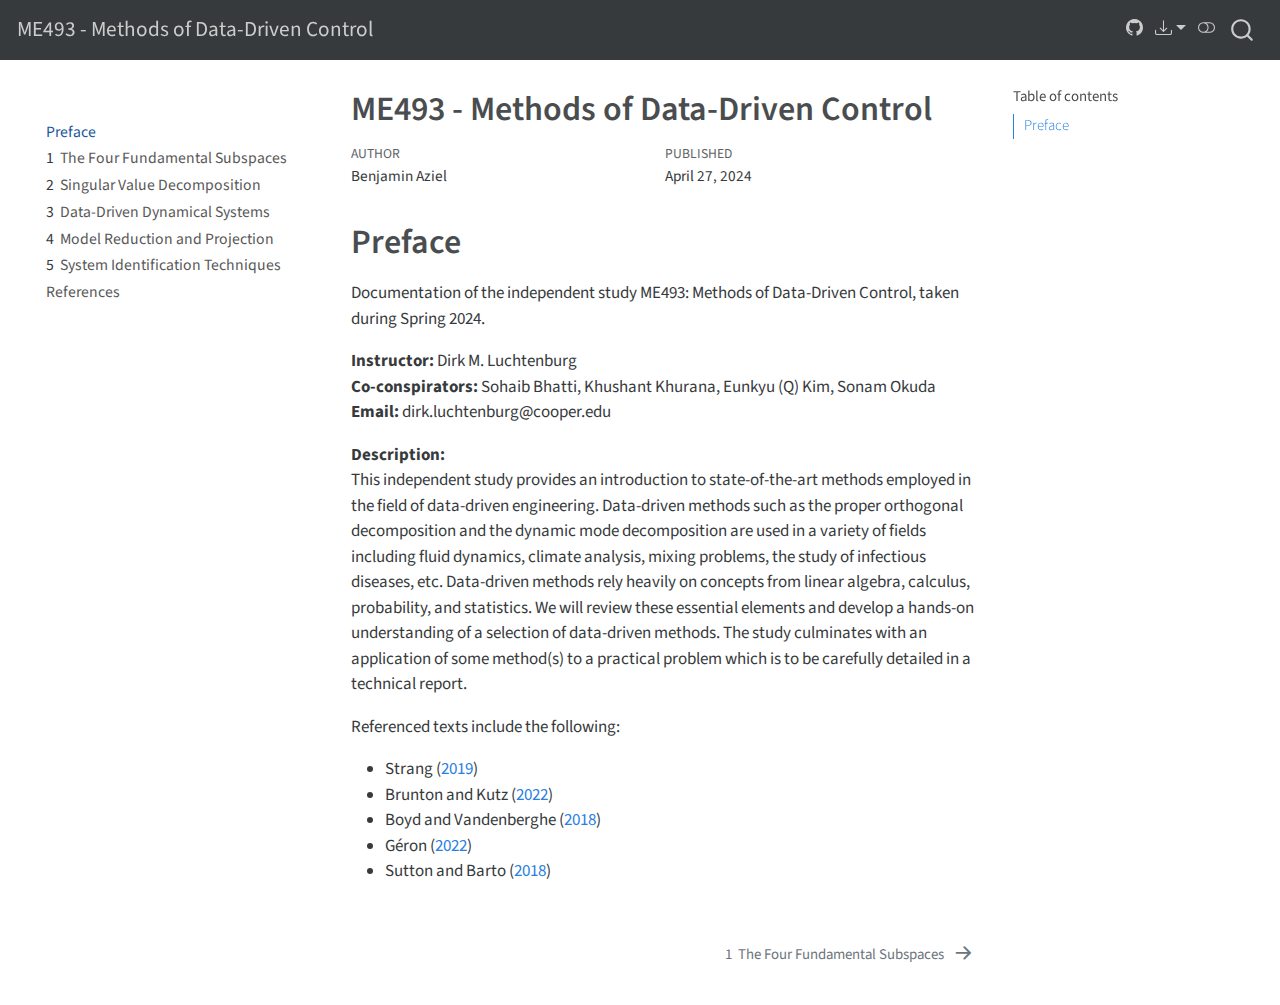
==== docs/_book/index.html @ 04a3ab85 "pushing quarto docs so i can deal with them later" ====
<!DOCTYPE html>
<html xmlns="http://www.w3.org/1999/xhtml" lang="en" xml:lang="en"><head>

<meta charset="utf-8">
<meta name="generator" content="quarto-1.3.450">

<meta name="viewport" content="width=device-width, initial-scale=1.0, user-scalable=yes">

<meta name="author" content="Benjamin Aziel">
<meta name="dcterms.date" content="2024-04-27">

<title>ME493 - Methods of Data-Driven Control</title>
<style>
code{white-space: pre-wrap;}
span.smallcaps{font-variant: small-caps;}
div.columns{display: flex; gap: min(4vw, 1.5em);}
div.column{flex: auto; overflow-x: auto;}
div.hanging-indent{margin-left: 1.5em; text-indent: -1.5em;}
ul.task-list{list-style: none;}
ul.task-list li input[type="checkbox"] {
  width: 0.8em;
  margin: 0 0.8em 0.2em -1em; /* quarto-specific, see https://github.com/quarto-dev/quarto-cli/issues/4556 */ 
  vertical-align: middle;
}
/* CSS for citations */
div.csl-bib-body { }
div.csl-entry {
  clear: both;
}
.hanging-indent div.csl-entry {
  margin-left:2em;
  text-indent:-2em;
}
div.csl-left-margin {
  min-width:2em;
  float:left;
}
div.csl-right-inline {
  margin-left:2em;
  padding-left:1em;
}
div.csl-indent {
  margin-left: 2em;
}</style>


<script src="site_libs/quarto-nav/quarto-nav.js"></script>
<script src="site_libs/quarto-nav/headroom.min.js"></script>
<script src="site_libs/clipboard/clipboard.min.js"></script>
<script src="site_libs/quarto-search/autocomplete.umd.js"></script>
<script src="site_libs/quarto-search/fuse.min.js"></script>
<script src="site_libs/quarto-search/quarto-search.js"></script>
<meta name="quarto:offset" content="./">
<link href="./ch1.html" rel="next">
<script src="site_libs/quarto-html/quarto.js"></script>
<script src="site_libs/quarto-html/popper.min.js"></script>
<script src="site_libs/quarto-html/tippy.umd.min.js"></script>
<script src="site_libs/quarto-html/anchor.min.js"></script>
<link href="site_libs/quarto-html/tippy.css" rel="stylesheet">
<link href="site_libs/quarto-html/quarto-syntax-highlighting.css" rel="stylesheet" class="quarto-color-scheme" id="quarto-text-highlighting-styles">
<link href="site_libs/quarto-html/quarto-syntax-highlighting-dark.css" rel="prefetch" class="quarto-color-scheme quarto-color-alternate" id="quarto-text-highlighting-styles">
<script src="site_libs/bootstrap/bootstrap.min.js"></script>
<link href="site_libs/bootstrap/bootstrap-icons.css" rel="stylesheet">
<link href="site_libs/bootstrap/bootstrap.min.css" rel="stylesheet" class="quarto-color-scheme" id="quarto-bootstrap" data-mode="light">
<link href="site_libs/bootstrap/bootstrap-dark.min.css" rel="prefetch" class="quarto-color-scheme quarto-color-alternate" id="quarto-bootstrap" data-mode="dark">
<script id="quarto-search-options" type="application/json">{
  "location": "navbar",
  "copy-button": false,
  "collapse-after": 3,
  "panel-placement": "end",
  "type": "overlay",
  "limit": 20,
  "language": {
    "search-no-results-text": "No results",
    "search-matching-documents-text": "matching documents",
    "search-copy-link-title": "Copy link to search",
    "search-hide-matches-text": "Hide additional matches",
    "search-more-match-text": "more match in this document",
    "search-more-matches-text": "more matches in this document",
    "search-clear-button-title": "Clear",
    "search-detached-cancel-button-title": "Cancel",
    "search-submit-button-title": "Submit",
    "search-label": "Search"
  }
}</script>


</head>

<body class="nav-sidebar floating nav-fixed">

<div id="quarto-search-results"></div>
  <header id="quarto-header" class="headroom fixed-top">
    <nav class="navbar navbar-expand-lg navbar-dark ">
      <div class="navbar-container container-fluid">
      <div class="navbar-brand-container">
    <a class="navbar-brand" href="./index.html">
    <span class="navbar-title">ME493 - Methods of Data-Driven Control</span>
    </a>
  </div>
        <div class="quarto-navbar-tools ms-auto tools-wide">
    <a href="https://github.com/destrospooder/data_driven_methods" rel="" title="Source Code" class="quarto-navigation-tool px-1" aria-label="Source Code"><i class="bi bi-github"></i></a>
    <div class="dropdown">
      <a href="" title="Download" id="quarto-navigation-tool-dropdown-0" class="quarto-navigation-tool dropdown-toggle px-1" data-bs-toggle="dropdown" aria-expanded="false" aria-label="Download"><i class="bi bi-download"></i></a>
      <ul class="dropdown-menu dropdown-menu-end" aria-labelledby="quarto-navigation-tool-dropdown-0">
          <li>
            <a class="dropdown-item quarto-navbar-tools ms-auto-item" href="./ME493---Methods-of-Data-Driven-Control.pdf">
              <i class="bi bi-bi-file-pdf pe-1"></i>
            Download PDF
            </a>
          </li>
          <li>
            <a class="dropdown-item quarto-navbar-tools ms-auto-item" href="./ME493---Methods-of-Data-Driven-Control.epub">
              <i class="bi bi-bi-journal pe-1"></i>
            Download ePub
            </a>
          </li>
      </ul>
    </div>
  <a href="" class="quarto-color-scheme-toggle quarto-navigation-tool  px-1" onclick="window.quartoToggleColorScheme(); return false;" title="Toggle dark mode"><i class="bi"></i></a>
</div>
          <div id="quarto-search" class="" title="Search"></div>
      </div> <!-- /container-fluid -->
    </nav>
  <nav class="quarto-secondary-nav">
    <div class="container-fluid d-flex">
      <button type="button" class="quarto-btn-toggle btn" data-bs-toggle="collapse" data-bs-target="#quarto-sidebar,#quarto-sidebar-glass" aria-controls="quarto-sidebar" aria-expanded="false" aria-label="Toggle sidebar navigation" onclick="if (window.quartoToggleHeadroom) { window.quartoToggleHeadroom(); }">
        <i class="bi bi-layout-text-sidebar-reverse"></i>
      </button>
      <nav class="quarto-page-breadcrumbs" aria-label="breadcrumb"><ol class="breadcrumb"><li class="breadcrumb-item"><a href="./index.html">Preface</a></li></ol></nav>
      <a class="flex-grow-1" role="button" data-bs-toggle="collapse" data-bs-target="#quarto-sidebar,#quarto-sidebar-glass" aria-controls="quarto-sidebar" aria-expanded="false" aria-label="Toggle sidebar navigation" onclick="if (window.quartoToggleHeadroom) { window.quartoToggleHeadroom(); }">      
      </a>
      <button type="button" class="btn quarto-search-button" aria-label="" onclick="window.quartoOpenSearch();">
        <i class="bi bi-search"></i>
      </button>
    </div>
  </nav>
</header>
<!-- content -->
<div id="quarto-content" class="quarto-container page-columns page-rows-contents page-layout-article page-navbar">
<!-- sidebar -->
  <nav id="quarto-sidebar" class="sidebar collapse collapse-horizontal sidebar-navigation floating overflow-auto">
        <div class="mt-2 flex-shrink-0 align-items-center">
        <div class="sidebar-search">
        <div id="quarto-search" class="" title="Search"></div>
        </div>
        </div>
    <div class="sidebar-menu-container"> 
    <ul class="list-unstyled mt-1">
        <li class="sidebar-item">
  <div class="sidebar-item-container"> 
  <a href="./index.html" class="sidebar-item-text sidebar-link active">
 <span class="menu-text">Preface</span></a>
  </div>
</li>
        <li class="sidebar-item">
  <div class="sidebar-item-container"> 
  <a href="./ch1.html" class="sidebar-item-text sidebar-link">
 <span class="menu-text"><span class="chapter-number">1</span>&nbsp; <span class="chapter-title">The Four Fundamental Subspaces</span></span></a>
  </div>
</li>
        <li class="sidebar-item">
  <div class="sidebar-item-container"> 
  <a href="./ch2.html" class="sidebar-item-text sidebar-link">
 <span class="menu-text"><span class="chapter-number">2</span>&nbsp; <span class="chapter-title">Singular Value Decomposition</span></span></a>
  </div>
</li>
        <li class="sidebar-item">
  <div class="sidebar-item-container"> 
  <a href="./ch3.html" class="sidebar-item-text sidebar-link">
 <span class="menu-text"><span class="chapter-number">3</span>&nbsp; <span class="chapter-title">Data-Driven Dynamical Systems</span></span></a>
  </div>
</li>
        <li class="sidebar-item">
  <div class="sidebar-item-container"> 
  <a href="./ch4.html" class="sidebar-item-text sidebar-link">
 <span class="menu-text"><span class="chapter-number">4</span>&nbsp; <span class="chapter-title">Model Reduction and Projection</span></span></a>
  </div>
</li>
        <li class="sidebar-item">
  <div class="sidebar-item-container"> 
  <a href="./ch5.html" class="sidebar-item-text sidebar-link">
 <span class="menu-text"><span class="chapter-number">5</span>&nbsp; <span class="chapter-title">System Identification Techniques</span></span></a>
  </div>
</li>
        <li class="sidebar-item">
  <div class="sidebar-item-container"> 
  <a href="./references.html" class="sidebar-item-text sidebar-link">
 <span class="menu-text">References</span></a>
  </div>
</li>
    </ul>
    </div>
</nav>
<div id="quarto-sidebar-glass" data-bs-toggle="collapse" data-bs-target="#quarto-sidebar,#quarto-sidebar-glass"></div>
<!-- margin-sidebar -->
    <div id="quarto-margin-sidebar" class="sidebar margin-sidebar">
        <nav id="TOC" role="doc-toc" class="toc-active">
    <h2 id="toc-title">Table of contents</h2>
   
  <ul>
  <li><a href="#preface" id="toc-preface" class="nav-link active" data-scroll-target="#preface">Preface</a></li>
  </ul>
</nav>
    </div>
<!-- main -->
<main class="content" id="quarto-document-content">

<header id="title-block-header" class="quarto-title-block default">
<div class="quarto-title">
<h1 class="title">ME493 - Methods of Data-Driven Control</h1>
</div>



<div class="quarto-title-meta">

    <div>
    <div class="quarto-title-meta-heading">Author</div>
    <div class="quarto-title-meta-contents">
             <p>Benjamin Aziel </p>
          </div>
  </div>
    
    <div>
    <div class="quarto-title-meta-heading">Published</div>
    <div class="quarto-title-meta-contents">
      <p class="date">April 27, 2024</p>
    </div>
  </div>
  
    
  </div>
  

</header>

<section id="preface" class="level1 unnumbered">
<h1 class="unnumbered">Preface</h1>
<p>Documentation of the independent study ME493: Methods of Data-Driven Control, taken during Spring 2024.</p>
<p><strong>Instructor:</strong> Dirk M. Luchtenburg<br> <strong>Co-conspirators:</strong> Sohaib Bhatti, Khushant Khurana, Eunkyu (Q) Kim, Sonam Okuda<br> <strong>Email:</strong> dirk.luchtenburg@cooper.edu<br></p>
<p><strong>Description:</strong><br> This independent study provides an introduction to state-of-the-art methods employed in the field of data-driven engineering. Data-driven methods such as the proper orthogonal decomposition and the dynamic mode decomposition are used in a variety of fields including fluid dynamics, climate analysis, mixing problems, the study of infectious diseases, etc. Data-driven methods rely heavily on concepts from linear algebra, calculus, probability, and statistics. We will review these essential elements and develop a hands-on understanding of a selection of data-driven methods. The study culminates with an application of some method(s) to a practical problem which is to be carefully detailed in a technical report.</p>
<p>Referenced texts include the following:</p>
<ul>
<li><span class="citation" data-cites="strang2019linear">Strang (<a href="references.html#ref-strang2019linear" role="doc-biblioref">2019</a>)</span> <br></li>
<li><span class="citation" data-cites="brunton2022data">Brunton and Kutz (<a href="references.html#ref-brunton2022data" role="doc-biblioref">2022</a>)</span> <br></li>
<li><span class="citation" data-cites="boyd2018introduction">Boyd and Vandenberghe (<a href="references.html#ref-boyd2018introduction" role="doc-biblioref">2018</a>)</span> <br></li>
<li><span class="citation" data-cites="geron2022hands">Géron (<a href="references.html#ref-geron2022hands" role="doc-biblioref">2022</a>)</span> <br></li>
<li><span class="citation" data-cites="sutton2018reinforcement">Sutton and Barto (<a href="references.html#ref-sutton2018reinforcement" role="doc-biblioref">2018</a>)</span></li>
</ul>


<div id="refs" class="references csl-bib-body hanging-indent" role="list" style="display: none">
<div id="ref-boyd2018introduction" class="csl-entry" role="listitem">
Boyd, Stephen, and Lieven Vandenberghe. 2018. <em>Introduction to Applied Linear Algebra: Vectors, Matrices, and Least Squares</em>. Cambridge University Press.
</div>
<div id="ref-brunton2022data" class="csl-entry" role="listitem">
Brunton, Steven L, and J Nathan Kutz. 2022. <em>Data-Driven Science and Engineering: Machine Learning, Dynamical Systems, and Control</em>. Vol. 2. Cambridge University Press.
</div>
<div id="ref-geron2022hands" class="csl-entry" role="listitem">
Géron, Aurélien. 2022. <em>Hands-on Machine Learning with Scikit-Learn, Keras, and TensorFlow</em>. O’Reilly Media, Inc.
</div>
<div id="ref-strang2019linear" class="csl-entry" role="listitem">
Strang, Gilbert. 2019. <em>Linear Algebra and Learning from Data</em>. SIAM.
</div>
<div id="ref-sutton2018reinforcement" class="csl-entry" role="listitem">
Sutton, Richard S, and Andrew G Barto. 2018. <em>Reinforcement Learning: An Introduction</em>. MIT Press.
</div>
</div>
</section>

</main> <!-- /main -->
<script id="quarto-html-after-body" type="application/javascript">
window.document.addEventListener("DOMContentLoaded", function (event) {
  const toggleBodyColorMode = (bsSheetEl) => {
    const mode = bsSheetEl.getAttribute("data-mode");
    const bodyEl = window.document.querySelector("body");
    if (mode === "dark") {
      bodyEl.classList.add("quarto-dark");
      bodyEl.classList.remove("quarto-light");
    } else {
      bodyEl.classList.add("quarto-light");
      bodyEl.classList.remove("quarto-dark");
    }
  }
  const toggleBodyColorPrimary = () => {
    const bsSheetEl = window.document.querySelector("link#quarto-bootstrap");
    if (bsSheetEl) {
      toggleBodyColorMode(bsSheetEl);
    }
  }
  toggleBodyColorPrimary();  
  const disableStylesheet = (stylesheets) => {
    for (let i=0; i < stylesheets.length; i++) {
      const stylesheet = stylesheets[i];
      stylesheet.rel = 'prefetch';
    }
  }
  const enableStylesheet = (stylesheets) => {
    for (let i=0; i < stylesheets.length; i++) {
      const stylesheet = stylesheets[i];
      stylesheet.rel = 'stylesheet';
    }
  }
  const manageTransitions = (selector, allowTransitions) => {
    const els = window.document.querySelectorAll(selector);
    for (let i=0; i < els.length; i++) {
      const el = els[i];
      if (allowTransitions) {
        el.classList.remove('notransition');
      } else {
        el.classList.add('notransition');
      }
    }
  }
  const toggleColorMode = (alternate) => {
    // Switch the stylesheets
    const alternateStylesheets = window.document.querySelectorAll('link.quarto-color-scheme.quarto-color-alternate');
    manageTransitions('#quarto-margin-sidebar .nav-link', false);
    if (alternate) {
      enableStylesheet(alternateStylesheets);
      for (const sheetNode of alternateStylesheets) {
        if (sheetNode.id === "quarto-bootstrap") {
          toggleBodyColorMode(sheetNode);
        }
      }
    } else {
      disableStylesheet(alternateStylesheets);
      toggleBodyColorPrimary();
    }
    manageTransitions('#quarto-margin-sidebar .nav-link', true);
    // Switch the toggles
    const toggles = window.document.querySelectorAll('.quarto-color-scheme-toggle');
    for (let i=0; i < toggles.length; i++) {
      const toggle = toggles[i];
      if (toggle) {
        if (alternate) {
          toggle.classList.add("alternate");     
        } else {
          toggle.classList.remove("alternate");
        }
      }
    }
    // Hack to workaround the fact that safari doesn't
    // properly recolor the scrollbar when toggling (#1455)
    if (navigator.userAgent.indexOf('Safari') > 0 && navigator.userAgent.indexOf('Chrome') == -1) {
      manageTransitions("body", false);
      window.scrollTo(0, 1);
      setTimeout(() => {
        window.scrollTo(0, 0);
        manageTransitions("body", true);
      }, 40);  
    }
  }
  const isFileUrl = () => { 
    return window.location.protocol === 'file:';
  }
  const hasAlternateSentinel = () => {  
    let styleSentinel = getColorSchemeSentinel();
    if (styleSentinel !== null) {
      return styleSentinel === "alternate";
    } else {
      return false;
    }
  }
  const setStyleSentinel = (alternate) => {
    const value = alternate ? "alternate" : "default";
    if (!isFileUrl()) {
      window.localStorage.setItem("quarto-color-scheme", value);
    } else {
      localAlternateSentinel = value;
    }
  }
  const getColorSchemeSentinel = () => {
    if (!isFileUrl()) {
      const storageValue = window.localStorage.getItem("quarto-color-scheme");
      return storageValue != null ? storageValue : localAlternateSentinel;
    } else {
      return localAlternateSentinel;
    }
  }
  let localAlternateSentinel = 'default';
  // Dark / light mode switch
  window.quartoToggleColorScheme = () => {
    // Read the current dark / light value 
    let toAlternate = !hasAlternateSentinel();
    toggleColorMode(toAlternate);
    setStyleSentinel(toAlternate);
  };
  // Ensure there is a toggle, if there isn't float one in the top right
  if (window.document.querySelector('.quarto-color-scheme-toggle') === null) {
    const a = window.document.createElement('a');
    a.classList.add('top-right');
    a.classList.add('quarto-color-scheme-toggle');
    a.href = "";
    a.onclick = function() { try { window.quartoToggleColorScheme(); } catch {} return false; };
    const i = window.document.createElement("i");
    i.classList.add('bi');
    a.appendChild(i);
    window.document.body.appendChild(a);
  }
  // Switch to dark mode if need be
  if (hasAlternateSentinel()) {
    toggleColorMode(true);
  } else {
    toggleColorMode(false);
  }
  const icon = "";
  const anchorJS = new window.AnchorJS();
  anchorJS.options = {
    placement: 'right',
    icon: icon
  };
  anchorJS.add('.anchored');
  const isCodeAnnotation = (el) => {
    for (const clz of el.classList) {
      if (clz.startsWith('code-annotation-')) {                     
        return true;
      }
    }
    return false;
  }
  const clipboard = new window.ClipboardJS('.code-copy-button', {
    text: function(trigger) {
      const codeEl = trigger.previousElementSibling.cloneNode(true);
      for (const childEl of codeEl.children) {
        if (isCodeAnnotation(childEl)) {
          childEl.remove();
        }
      }
      return codeEl.innerText;
    }
  });
  clipboard.on('success', function(e) {
    // button target
    const button = e.trigger;
    // don't keep focus
    button.blur();
    // flash "checked"
    button.classList.add('code-copy-button-checked');
    var currentTitle = button.getAttribute("title");
    button.setAttribute("title", "Copied!");
    let tooltip;
    if (window.bootstrap) {
      button.setAttribute("data-bs-toggle", "tooltip");
      button.setAttribute("data-bs-placement", "left");
      button.setAttribute("data-bs-title", "Copied!");
      tooltip = new bootstrap.Tooltip(button, 
        { trigger: "manual", 
          customClass: "code-copy-button-tooltip",
          offset: [0, -8]});
      tooltip.show();    
    }
    setTimeout(function() {
      if (tooltip) {
        tooltip.hide();
        button.removeAttribute("data-bs-title");
        button.removeAttribute("data-bs-toggle");
        button.removeAttribute("data-bs-placement");
      }
      button.setAttribute("title", currentTitle);
      button.classList.remove('code-copy-button-checked');
    }, 1000);
    // clear code selection
    e.clearSelection();
  });
  function tippyHover(el, contentFn) {
    const config = {
      allowHTML: true,
      content: contentFn,
      maxWidth: 500,
      delay: 100,
      arrow: false,
      appendTo: function(el) {
          return el.parentElement;
      },
      interactive: true,
      interactiveBorder: 10,
      theme: 'quarto',
      placement: 'bottom-start'
    };
    window.tippy(el, config); 
  }
  const noterefs = window.document.querySelectorAll('a[role="doc-noteref"]');
  for (var i=0; i<noterefs.length; i++) {
    const ref = noterefs[i];
    tippyHover(ref, function() {
      // use id or data attribute instead here
      let href = ref.getAttribute('data-footnote-href') || ref.getAttribute('href');
      try { href = new URL(href).hash; } catch {}
      const id = href.replace(/^#\/?/, "");
      const note = window.document.getElementById(id);
      return note.innerHTML;
    });
  }
      let selectedAnnoteEl;
      const selectorForAnnotation = ( cell, annotation) => {
        let cellAttr = 'data-code-cell="' + cell + '"';
        let lineAttr = 'data-code-annotation="' +  annotation + '"';
        const selector = 'span[' + cellAttr + '][' + lineAttr + ']';
        return selector;
      }
      const selectCodeLines = (annoteEl) => {
        const doc = window.document;
        const targetCell = annoteEl.getAttribute("data-target-cell");
        const targetAnnotation = annoteEl.getAttribute("data-target-annotation");
        const annoteSpan = window.document.querySelector(selectorForAnnotation(targetCell, targetAnnotation));
        const lines = annoteSpan.getAttribute("data-code-lines").split(",");
        const lineIds = lines.map((line) => {
          return targetCell + "-" + line;
        })
        let top = null;
        let height = null;
        let parent = null;
        if (lineIds.length > 0) {
            //compute the position of the single el (top and bottom and make a div)
            const el = window.document.getElementById(lineIds[0]);
            top = el.offsetTop;
            height = el.offsetHeight;
            parent = el.parentElement.parentElement;
          if (lineIds.length > 1) {
            const lastEl = window.document.getElementById(lineIds[lineIds.length - 1]);
            const bottom = lastEl.offsetTop + lastEl.offsetHeight;
            height = bottom - top;
          }
          if (top !== null && height !== null && parent !== null) {
            // cook up a div (if necessary) and position it 
            let div = window.document.getElementById("code-annotation-line-highlight");
            if (div === null) {
              div = window.document.createElement("div");
              div.setAttribute("id", "code-annotation-line-highlight");
              div.style.position = 'absolute';
              parent.appendChild(div);
            }
            div.style.top = top - 2 + "px";
            div.style.height = height + 4 + "px";
            let gutterDiv = window.document.getElementById("code-annotation-line-highlight-gutter");
            if (gutterDiv === null) {
              gutterDiv = window.document.createElement("div");
              gutterDiv.setAttribute("id", "code-annotation-line-highlight-gutter");
              gutterDiv.style.position = 'absolute';
              const codeCell = window.document.getElementById(targetCell);
              const gutter = codeCell.querySelector('.code-annotation-gutter');
              gutter.appendChild(gutterDiv);
            }
            gutterDiv.style.top = top - 2 + "px";
            gutterDiv.style.height = height + 4 + "px";
          }
          selectedAnnoteEl = annoteEl;
        }
      };
      const unselectCodeLines = () => {
        const elementsIds = ["code-annotation-line-highlight", "code-annotation-line-highlight-gutter"];
        elementsIds.forEach((elId) => {
          const div = window.document.getElementById(elId);
          if (div) {
            div.remove();
          }
        });
        selectedAnnoteEl = undefined;
      };
      // Attach click handler to the DT
      const annoteDls = window.document.querySelectorAll('dt[data-target-cell]');
      for (const annoteDlNode of annoteDls) {
        annoteDlNode.addEventListener('click', (event) => {
          const clickedEl = event.target;
          if (clickedEl !== selectedAnnoteEl) {
            unselectCodeLines();
            const activeEl = window.document.querySelector('dt[data-target-cell].code-annotation-active');
            if (activeEl) {
              activeEl.classList.remove('code-annotation-active');
            }
            selectCodeLines(clickedEl);
            clickedEl.classList.add('code-annotation-active');
          } else {
            // Unselect the line
            unselectCodeLines();
            clickedEl.classList.remove('code-annotation-active');
          }
        });
      }
  const findCites = (el) => {
    const parentEl = el.parentElement;
    if (parentEl) {
      const cites = parentEl.dataset.cites;
      if (cites) {
        return {
          el,
          cites: cites.split(' ')
        };
      } else {
        return findCites(el.parentElement)
      }
    } else {
      return undefined;
    }
  };
  var bibliorefs = window.document.querySelectorAll('a[role="doc-biblioref"]');
  for (var i=0; i<bibliorefs.length; i++) {
    const ref = bibliorefs[i];
    const citeInfo = findCites(ref);
    if (citeInfo) {
      tippyHover(citeInfo.el, function() {
        var popup = window.document.createElement('div');
        citeInfo.cites.forEach(function(cite) {
          var citeDiv = window.document.createElement('div');
          citeDiv.classList.add('hanging-indent');
          citeDiv.classList.add('csl-entry');
          var biblioDiv = window.document.getElementById('ref-' + cite);
          if (biblioDiv) {
            citeDiv.innerHTML = biblioDiv.innerHTML;
          }
          popup.appendChild(citeDiv);
        });
        return popup.innerHTML;
      });
    }
  }
});
</script>
<nav class="page-navigation">
  <div class="nav-page nav-page-previous">
  </div>
  <div class="nav-page nav-page-next">
      <a href="./ch1.html" class="pagination-link">
        <span class="nav-page-text"><span class="chapter-number">1</span>&nbsp; <span class="chapter-title">The Four Fundamental Subspaces</span></span> <i class="bi bi-arrow-right-short"></i>
      </a>
  </div>
</nav>
</div> <!-- /content -->



</body></html>
---- docs/_book/site_libs/quarto-html/tippy.css ----
.tippy-box[data-animation=fade][data-state=hidden]{opacity:0}[data-tippy-root]{max-width:calc(100vw - 10px)}.tippy-box{position:relative;background-color:#333;color:#fff;border-radius:4px;font-size:14px;line-height:1.4;white-space:normal;outline:0;transition-property:transform,visibility,opacity}.tippy-box[data-placement^=top]>.tippy-arrow{bottom:0}.tippy-box[data-placement^=top]>.tippy-arrow:before{bottom:-7px;left:0;border-width:8px 8px 0;border-top-color:initial;transform-origin:center top}.tippy-box[data-placement^=bottom]>.tippy-arrow{top:0}.tippy-box[data-placement^=bottom]>.tippy-arrow:before{top:-7px;left:0;border-width:0 8px 8px;border-bottom-color:initial;transform-origin:center bottom}.tippy-box[data-placement^=left]>.tippy-arrow{right:0}.tippy-box[data-placement^=left]>.tippy-arrow:before{border-width:8px 0 8px 8px;border-left-color:initial;right:-7px;transform-origin:center left}.tippy-box[data-placement^=right]>.tippy-arrow{left:0}.tippy-box[data-placement^=right]>.tippy-arrow:before{left:-7px;border-width:8px 8px 8px 0;border-right-color:initial;transform-origin:center right}.tippy-box[data-inertia][data-state=visible]{transition-timing-function:cubic-bezier(.54,1.5,.38,1.11)}.tippy-arrow{width:16px;height:16px;color:#333}.tippy-arrow:before{content:"";position:absolute;border-color:transparent;border-style:solid}.tippy-content{position:relative;padding:5px 9px;z-index:1}
---- docs/_book/site_libs/quarto-html/quarto-syntax-highlighting.css ----
/* quarto syntax highlight colors */
:root {
  --quarto-hl-ot-color: #003B4F;
  --quarto-hl-at-color: #657422;
  --quarto-hl-ss-color: #20794D;
  --quarto-hl-an-color: #5E5E5E;
  --quarto-hl-fu-color: #4758AB;
  --quarto-hl-st-color: #20794D;
  --quarto-hl-cf-color: #003B4F;
  --quarto-hl-op-color: #5E5E5E;
  --quarto-hl-er-color: #AD0000;
  --quarto-hl-bn-color: #AD0000;
  --quarto-hl-al-color: #AD0000;
  --quarto-hl-va-color: #111111;
  --quarto-hl-bu-color: inherit;
  --quarto-hl-ex-color: inherit;
  --quarto-hl-pp-color: #AD0000;
  --quarto-hl-in-color: #5E5E5E;
  --quarto-hl-vs-color: #20794D;
  --quarto-hl-wa-color: #5E5E5E;
  --quarto-hl-do-color: #5E5E5E;
  --quarto-hl-im-color: #00769E;
  --quarto-hl-ch-color: #20794D;
  --quarto-hl-dt-color: #AD0000;
  --quarto-hl-fl-color: #AD0000;
  --quarto-hl-co-color: #5E5E5E;
  --quarto-hl-cv-color: #5E5E5E;
  --quarto-hl-cn-color: #8f5902;
  --quarto-hl-sc-color: #5E5E5E;
  --quarto-hl-dv-color: #AD0000;
  --quarto-hl-kw-color: #003B4F;
}

/* other quarto variables */
:root {
  --quarto-font-monospace: SFMono-Regular, Menlo, Monaco, Consolas, "Liberation Mono", "Courier New", monospace;
}

pre > code.sourceCode > span {
  color: #003B4F;
}

code span {
  color: #003B4F;
}

code.sourceCode > span {
  color: #003B4F;
}

div.sourceCode,
div.sourceCode pre.sourceCode {
  color: #003B4F;
}

code span.ot {
  color: #003B4F;
  font-style: inherit;
}

code span.at {
  color: #657422;
  font-style: inherit;
}

code span.ss {
  color: #20794D;
  font-style: inherit;
}

code span.an {
  color: #5E5E5E;
  font-style: inherit;
}

code span.fu {
  color: #4758AB;
  font-style: inherit;
}

code span.st {
  color: #20794D;
  font-style: inherit;
}

code span.cf {
  color: #003B4F;
  font-style: inherit;
}

code span.op {
  color: #5E5E5E;
  font-style: inherit;
}

code span.er {
  color: #AD0000;
  font-style: inherit;
}

code span.bn {
  color: #AD0000;
  font-style: inherit;
}

code span.al {
  color: #AD0000;
  font-style: inherit;
}

code span.va {
  color: #111111;
  font-style: inherit;
}

code span.bu {
  font-style: inherit;
}

code span.ex {
  font-style: inherit;
}

code span.pp {
  color: #AD0000;
  font-style: inherit;
}

code span.in {
  color: #5E5E5E;
  font-style: inherit;
}

code span.vs {
  color: #20794D;
  font-style: inherit;
}

code span.wa {
  color: #5E5E5E;
  font-style: italic;
}

code span.do {
  color: #5E5E5E;
  font-style: italic;
}

code span.im {
  color: #00769E;
  font-style: inherit;
}

code span.ch {
  color: #20794D;
  font-style: inherit;
}

code span.dt {
  color: #AD0000;
  font-style: inherit;
}

code span.fl {
  color: #AD0000;
  font-style: inherit;
}

code span.co {
  color: #5E5E5E;
  font-style: inherit;
}

code span.cv {
  color: #5E5E5E;
  font-style: italic;
}

code span.cn {
  color: #8f5902;
  font-style: inherit;
}

code span.sc {
  color: #5E5E5E;
  font-style: inherit;
}

code span.dv {
  color: #AD0000;
  font-style: inherit;
}

code span.kw {
  color: #003B4F;
  font-style: inherit;
}

.prevent-inlining {
  content: "</";
}

/*# sourceMappingURL=debc5d5d77c3f9108843748ff7464032.css.map */
---- docs/_book/site_libs/quarto-html/quarto-syntax-highlighting-dark.css ----
/* quarto syntax highlight colors */
:root {
  --quarto-hl-al-color: #f07178;
  --quarto-hl-an-color: #d4d0ab;
  --quarto-hl-at-color: #00e0e0;
  --quarto-hl-bn-color: #d4d0ab;
  --quarto-hl-bu-color: #abe338;
  --quarto-hl-ch-color: #abe338;
  --quarto-hl-co-color: #f8f8f2;
  --quarto-hl-cv-color: #ffd700;
  --quarto-hl-cn-color: #ffd700;
  --quarto-hl-cf-color: #ffa07a;
  --quarto-hl-dt-color: #ffa07a;
  --quarto-hl-dv-color: #d4d0ab;
  --quarto-hl-do-color: #f8f8f2;
  --quarto-hl-er-color: #f07178;
  --quarto-hl-ex-color: #00e0e0;
  --quarto-hl-fl-color: #d4d0ab;
  --quarto-hl-fu-color: #ffa07a;
  --quarto-hl-im-color: #abe338;
  --quarto-hl-in-color: #d4d0ab;
  --quarto-hl-kw-color: #ffa07a;
  --quarto-hl-op-color: #ffa07a;
  --quarto-hl-ot-color: #00e0e0;
  --quarto-hl-pp-color: #dcc6e0;
  --quarto-hl-re-color: #00e0e0;
  --quarto-hl-sc-color: #abe338;
  --quarto-hl-ss-color: #abe338;
  --quarto-hl-st-color: #abe338;
  --quarto-hl-va-color: #00e0e0;
  --quarto-hl-vs-color: #abe338;
  --quarto-hl-wa-color: #dcc6e0;
}

/* other quarto variables */
:root {
  --quarto-font-monospace: SFMono-Regular, Menlo, Monaco, Consolas, "Liberation Mono", "Courier New", monospace;
}

code span.al {
  background-color: #2a0f15;
  font-weight: bold;
  color: #f07178;
}

code span.an {
  color: #d4d0ab;
}

code span.at {
  color: #00e0e0;
}

code span.bn {
  color: #d4d0ab;
}

code span.bu {
  color: #abe338;
}

code span.ch {
  color: #abe338;
}

code span.co {
  font-style: italic;
  color: #f8f8f2;
}

code span.cv {
  color: #ffd700;
}

code span.cn {
  color: #ffd700;
}

code span.cf {
  font-weight: bold;
  color: #ffa07a;
}

code span.dt {
  color: #ffa07a;
}

code span.dv {
  color: #d4d0ab;
}

code span.do {
  color: #f8f8f2;
}

code span.er {
  color: #f07178;
  text-decoration: underline;
}

code span.ex {
  font-weight: bold;
  color: #00e0e0;
}

code span.fl {
  color: #d4d0ab;
}

code span.fu {
  color: #ffa07a;
}

code span.im {
  color: #abe338;
}

code span.in {
  color: #d4d0ab;
}

code span.kw {
  font-weight: bold;
  color: #ffa07a;
}

pre > code.sourceCode > span {
  color: #f8f8f2;
}

code span {
  color: #f8f8f2;
}

code.sourceCode > span {
  color: #f8f8f2;
}

div.sourceCode,
div.sourceCode pre.sourceCode {
  color: #f8f8f2;
}

code span.op {
  color: #ffa07a;
}

code span.ot {
  color: #00e0e0;
}

code span.pp {
  color: #dcc6e0;
}

code span.re {
  background-color: #f8f8f2;
  color: #00e0e0;
}

code span.sc {
  color: #abe338;
}

code span.ss {
  color: #abe338;
}

code span.st {
  color: #abe338;
}

code span.va {
  color: #00e0e0;
}

code span.vs {
  color: #abe338;
}

code span.wa {
  color: #dcc6e0;
}

.prevent-inlining {
  content: "</";
}

/*# sourceMappingURL=935a306eefa94366c21e1a970dddb765.css.map */
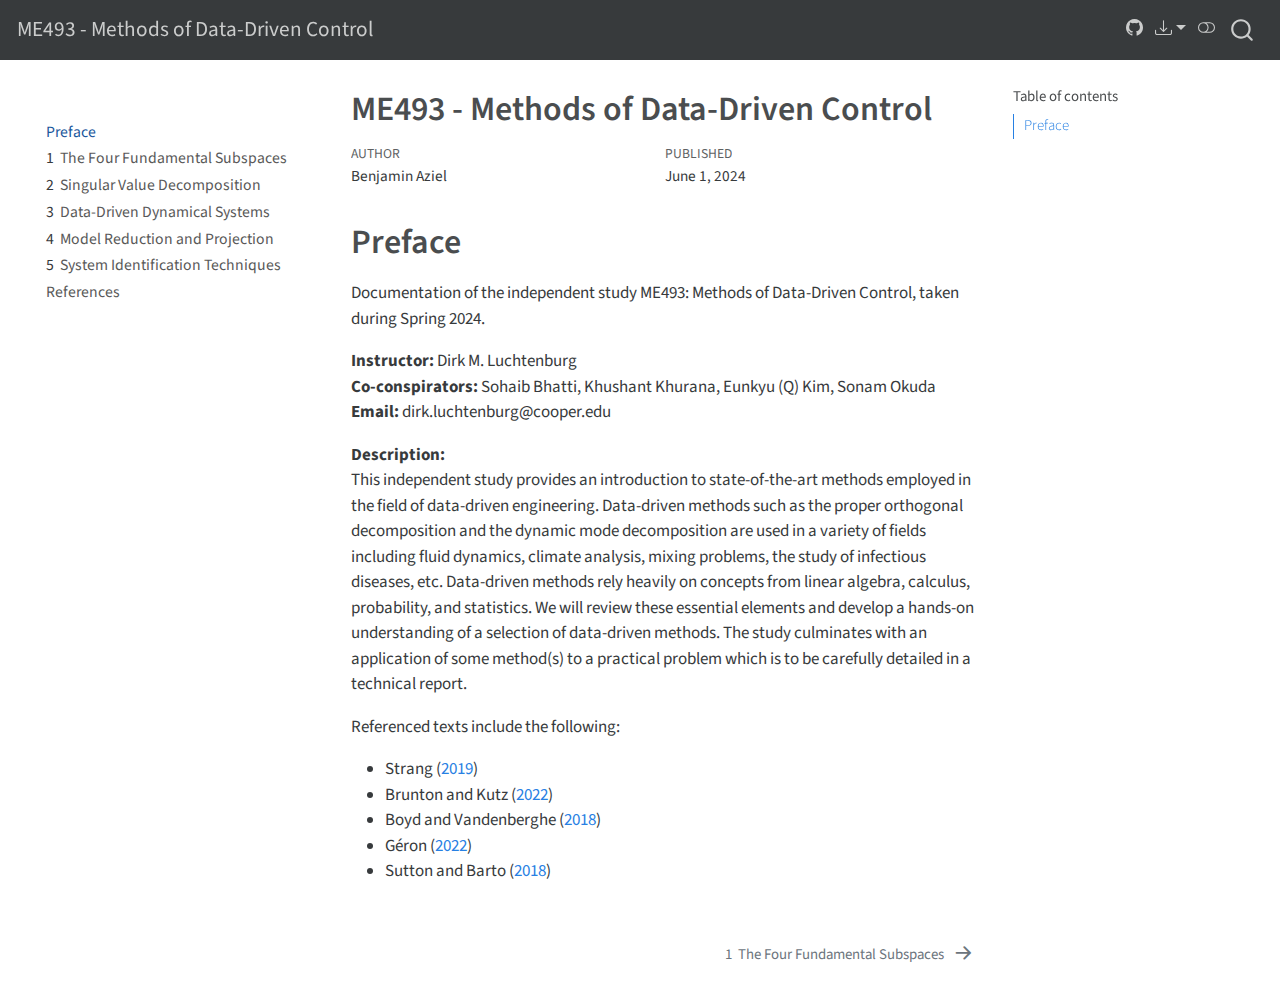
==== commit 4d800593: "chap 3 docs done" ====
--- a/docs/_book/index.html
+++ b/docs/_book/index.html
@@ -2,12 +2,12 @@
 <html xmlns="http://www.w3.org/1999/xhtml" lang="en" xml:lang="en"><head>
 
 <meta charset="utf-8">
-<meta name="generator" content="quarto-1.3.450">
+<meta name="generator" content="quarto-1.3.353">
 
 <meta name="viewport" content="width=device-width, initial-scale=1.0, user-scalable=yes">
 
 <meta name="author" content="Benjamin Aziel">
-<meta name="dcterms.date" content="2024-04-27">
+<meta name="dcterms.date" content="2024-06-01">
 
 <title>ME493 - Methods of Data-Driven Control</title>
 <style>
@@ -79,8 +79,7 @@
     "search-more-matches-text": "more matches in this document",
     "search-clear-button-title": "Clear",
     "search-detached-cancel-button-title": "Cancel",
-    "search-submit-button-title": "Submit",
-    "search-label": "Search"
+    "search-submit-button-title": "Submit"
   }
 }</script>
 
@@ -99,7 +98,7 @@
     </a>
   </div>
         <div class="quarto-navbar-tools ms-auto tools-wide">
-    <a href="https://github.com/destrospooder/data_driven_methods" rel="" title="Source Code" class="quarto-navigation-tool px-1" aria-label="Source Code"><i class="bi bi-github"></i></a>
+    <a href="https://github.com/destrospooder/data_driven_methods" title="Source Code" class="quarto-navigation-tool px-1" aria-label="Source Code"><i class="bi bi-github"></i></a>
     <div class="dropdown">
       <a href="" title="Download" id="quarto-navigation-tool-dropdown-0" class="quarto-navigation-tool dropdown-toggle px-1" data-bs-toggle="dropdown" aria-expanded="false" aria-label="Download"><i class="bi bi-download"></i></a>
       <ul class="dropdown-menu dropdown-menu-end" aria-labelledby="quarto-navigation-tool-dropdown-0">
@@ -130,7 +129,7 @@
       <nav class="quarto-page-breadcrumbs" aria-label="breadcrumb"><ol class="breadcrumb"><li class="breadcrumb-item"><a href="./index.html">Preface</a></li></ol></nav>
       <a class="flex-grow-1" role="button" data-bs-toggle="collapse" data-bs-target="#quarto-sidebar,#quarto-sidebar-glass" aria-controls="quarto-sidebar" aria-expanded="false" aria-label="Toggle sidebar navigation" onclick="if (window.quartoToggleHeadroom) { window.quartoToggleHeadroom(); }">      
       </a>
-      <button type="button" class="btn quarto-search-button" aria-label="" onclick="window.quartoOpenSearch();">
+      <button type="button" class="btn quarto-search-button" aria-label="Search" onclick="window.quartoOpenSearch();">
         <i class="bi bi-search"></i>
       </button>
     </div>
@@ -225,7 +224,7 @@
     <div>
     <div class="quarto-title-meta-heading">Published</div>
     <div class="quarto-title-meta-contents">
-      <p class="date">April 27, 2024</p>
+      <p class="date">June 1, 2024</p>
     </div>
   </div>
   
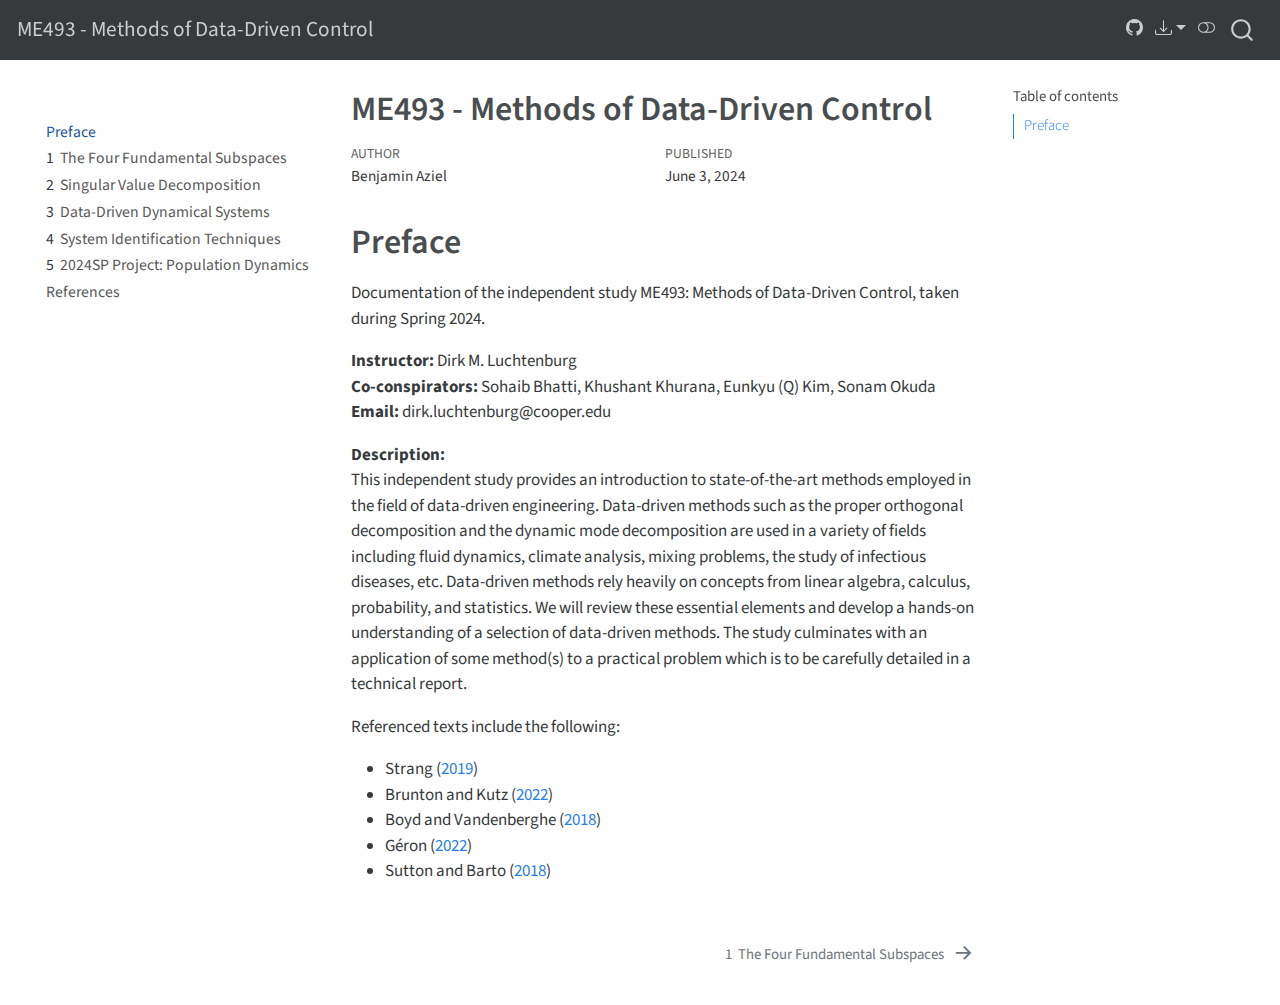
==== commit e711b0b9: "some edits + chapter 4 done" ====
--- a/docs/_book/index.html
+++ b/docs/_book/index.html
@@ -7,7 +7,7 @@
 <meta name="viewport" content="width=device-width, initial-scale=1.0, user-scalable=yes">
 
 <meta name="author" content="Benjamin Aziel">
-<meta name="dcterms.date" content="2024-06-01">
+<meta name="dcterms.date" content="2024-06-03">
 
 <title>ME493 - Methods of Data-Driven Control</title>
 <style>
@@ -173,13 +173,13 @@
         <li class="sidebar-item">
   <div class="sidebar-item-container"> 
   <a href="./ch4.html" class="sidebar-item-text sidebar-link">
- <span class="menu-text"><span class="chapter-number">4</span>&nbsp; <span class="chapter-title">Model Reduction and Projection</span></span></a>
+ <span class="menu-text"><span class="chapter-number">4</span>&nbsp; <span class="chapter-title">System Identification Techniques</span></span></a>
   </div>
 </li>
         <li class="sidebar-item">
   <div class="sidebar-item-container"> 
   <a href="./ch5.html" class="sidebar-item-text sidebar-link">
- <span class="menu-text"><span class="chapter-number">5</span>&nbsp; <span class="chapter-title">System Identification Techniques</span></span></a>
+ <span class="menu-text"><span class="chapter-number">5</span>&nbsp; <span class="chapter-title">2024SP Project: Population Dynamics</span></span></a>
   </div>
 </li>
         <li class="sidebar-item">
@@ -224,7 +224,7 @@
     <div>
     <div class="quarto-title-meta-heading">Published</div>
     <div class="quarto-title-meta-contents">
-      <p class="date">June 1, 2024</p>
+      <p class="date">June 3, 2024</p>
     </div>
   </div>
   
